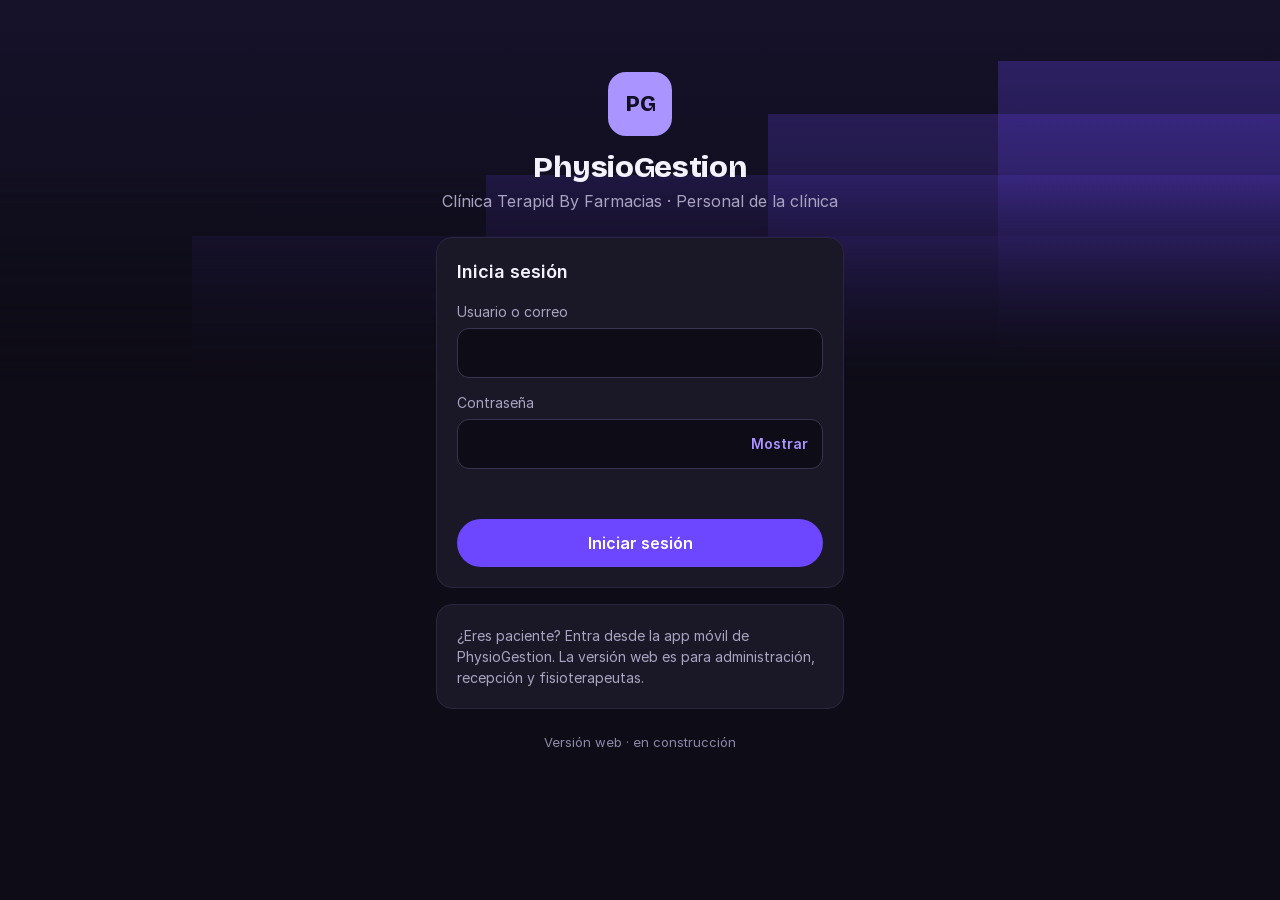
==== backend/src/main/resources/web/panel.html @ 763af078 "Web: login y panel para el personal de la clínica El backend sirve la versión web en /web/ (resource" ====
<!doctype html>
<html lang="es">
<head>
  <meta charset="utf-8">
  <meta name="viewport" content="width=device-width, initial-scale=1">
  <title>PhysioGestion · Panel</title>
  <link rel="stylesheet" href="estilos.css">
</head>
<body>
  <header class="barra">
    <div class="logo chico" aria-hidden="true">PG</div>
    <span class="nombre-app">PhysioGestion</span>
    <span class="espacio"></span>
    <button id="salir" class="boton-borde" type="button">Cerrar sesión</button>
  </header>

  <main class="panel">
    <h1 id="saludo">Hola</h1>
    <span id="rol" class="chip"></span>

    <p id="avisoTemporal" class="aviso-temporal" hidden>
      Tu cuenta tiene una contraseña temporal. Cámbiala desde la app móvil en Perfil → Cambiar contraseña.
    </p>

    <section class="modulos" id="modulos" aria-label="Módulos"></section>
  </main>

  <script src="api.js"></script>
  <script>
    // Módulos que tendrá la versión web según el rol. Por ahora solo se muestran.
    const MODULOS = {
      ADMINISTRADOR: [
        ["Usuarios", "Altas, roles y cuentas activas del personal."],
        ["Invitaciones", "Códigos para que los pacientes creen su cuenta."],
        ["Agenda de la clínica", "Citas del día de todos los fisioterapeutas."],
      ],
      RECEPCIONISTA: [
        ["Agenda de la clínica", "Agendar, reprogramar y cancelar citas."],
        ["Pacientes", "Lista de pacientes y fisioterapeuta asignado."],
        ["Invitaciones", "Códigos para que los pacientes creen su cuenta."],
      ],
      FISIOTERAPEUTA: [
        ["Mi agenda", "Tus citas del día."],
        ["Mis pacientes", "Ficha, rutina y seguimiento de cada paciente."],
        ["Avisos", "Dolor alto, cancelaciones y pacientes nuevos."],
      ],
    };

    const sesion = leerSesion();
    if (!sesion) location.replace("index.html");

    function pintar(usuario, debeCambiarContrasena) {
      document.getElementById("saludo").textContent = "Hola, " + usuario.nombre;
      document.getElementById("rol").textContent = NOMBRES_ROL[usuario.rol] || usuario.rol;
      document.getElementById("avisoTemporal").hidden = !debeCambiarContrasena;

      const contenedor = document.getElementById("modulos");
      contenedor.replaceChildren();
      for (const [titulo, descripcion] of MODULOS[usuario.rol] || []) {
        const tarjeta = document.createElement("article");
        tarjeta.className = "tarjeta modulo";
        const h3 = document.createElement("h3");
        h3.textContent = titulo;
        const p = document.createElement("p");
        p.textContent = descripcion;
        const estado = document.createElement("span");
        estado.className = "estado";
        estado.textContent = "Próximamente";
        tarjeta.append(h3, p, estado);
        contenedor.append(tarjeta);
      }
    }

    if (sesion) {
      pintar(sesion.usuario, sesion.debeCambiarContrasena);

      // Confirma con el servidor que el token sigue vigente y trae los datos actuales.
      llamarApi("/usuarios/yo", { token: sesion.token })
        .then((cuenta) => {
          sesion.usuario = cuenta.usuario;
          sesion.debeCambiarContrasena = cuenta.debeCambiarContrasena;
          guardarSesion(sesion);
          pintar(cuenta.usuario, cuenta.debeCambiarContrasena);
        })
        .catch((e) => {
          if (e.estado === 401) {
            borrarSesion();
            location.replace("index.html?vencida=1");
          }
        });
    }

    document.getElementById("salir").addEventListener("click", async () => {
      const token = sesion && sesion.token;
      borrarSesion();
      if (token) {
        try { await llamarApi("/auth/logout", { metodo: "POST", token }); } catch (_) { /* ya no importa */ }
      }
      location.replace("index.html");
    });
  </script>
</body>
</html>
---- backend/src/main/resources/web/estilos.css ----
/* PhysioGestion web: mismos colores y tipografías que la app (TemaPhysioGestion.kt). */
@font-face { font-family: "Inter"; src: url("fuentes/inter_regular.ttf") format("truetype"); font-weight: 400; font-display: swap; }
@font-face { font-family: "Inter"; src: url("fuentes/inter_semibold.ttf") format("truetype"); font-weight: 600; font-display: swap; }
@font-face { font-family: "Bricolage"; src: url("fuentes/bricolage_extrabold.ttf") format("truetype"); font-weight: 800; font-display: swap; }

:root {
  --fondo: #0E0C17;
  --superficie: #1A1726;
  --superficie-alta: #2A2640;
  --borde: #2A2640;
  --borde-fuerte: #3A3550;
  --violeta: #6C47FF;
  --lila: #AA94FF;
  --tinte-violeta: #281D58;
  --texto: #F4F2FF;
  --texto-secundario: #A9A4C2;
  --texto-tenue: #8E89A8;
  --alerta: #FF8A8F;
  --fondo-alerta: #2A1418;
  --pendiente: #FFCF6B;
  --fondo-pendiente: #3A2A0C;
  --radio: 16px;
}

* { box-sizing: border-box; }

html, body { margin: 0; min-height: 100%; }

body {
  background: var(--fondo);
  color: var(--texto);
  font-family: "Inter", system-ui, -apple-system, "Segoe UI", sans-serif;
  font-size: 16px;
  line-height: 1.5;
}

/* Portada con escalones, como la pantalla de login de la app. */
.portada {
  position: absolute;
  inset: 0 0 auto 0;
  height: 380px;
  overflow: hidden;
  pointer-events: none;
  background: linear-gradient(180deg, #15122A 0%, var(--fondo) 100%);
  -webkit-mask-image: linear-gradient(180deg, #000 45%, transparent 100%);
  mask-image: linear-gradient(180deg, #000 45%, transparent 100%);
}
.portada span {
  position: absolute;
  right: 0;
  height: 100%;
  background: linear-gradient(180deg, rgba(108, 71, 255, 0.28) 0%, rgba(108, 71, 255, 0) 85%);
}
.portada span:nth-child(1) { width: 85%; top: 62%; opacity: 0.35; }
.portada span:nth-child(2) { width: 62%; top: 46%; opacity: 0.55; }
.portada span:nth-child(3) { width: 40%; top: 30%; opacity: 0.8; }
.portada span:nth-child(4) { width: 22%; top: 16%; }

.contenedor {
  position: relative;
  width: 100%;
  max-width: 440px;
  margin: 0 auto;
  padding: 72px 16px 40px;
}

.marca { text-align: center; margin-bottom: 24px; }

.logo {
  display: inline-grid;
  place-items: center;
  width: 64px;
  height: 64px;
  border-radius: 18px;
  background: var(--lila);
  color: #120E24;
  font-family: "Bricolage", "Inter", sans-serif;
  font-weight: 800;
  font-size: 22px;
}
.logo.chico { width: 40px; height: 40px; border-radius: 12px; font-size: 15px; }

h1 {
  margin: 14px 0 0;
  font-family: "Bricolage", "Inter", sans-serif;
  font-weight: 800;
  font-size: 30px;
  line-height: 1.15;
  letter-spacing: -0.01em;
}
.subtitulo { margin: 4px 0 0; color: var(--texto-secundario); }

.tarjeta {
  background: var(--superficie);
  border: 1px solid var(--borde);
  border-radius: var(--radio);
  padding: 20px;
}
.tarjeta + .tarjeta { margin-top: 16px; }

h2 { margin: 0 0 16px; font-size: 18px; font-weight: 600; }

.campo { margin-bottom: 14px; }
.campo label { display: block; margin-bottom: 6px; font-size: 14px; color: var(--texto-secundario); }

.entrada {
  display: flex;
  align-items: center;
  background: var(--fondo);
  border: 1px solid var(--borde-fuerte);
  border-radius: 12px;
}
.entrada:focus-within { border-color: var(--lila); box-shadow: 0 0 0 3px rgba(170, 148, 255, 0.18); }
.entrada input {
  flex: 1;
  min-width: 0;
  padding: 12px 14px;
  border: 0;
  outline: 0;
  background: transparent;
  color: var(--texto);
  font: inherit;
}

.boton-texto {
  border: 0;
  background: transparent;
  color: var(--lila);
  font: inherit;
  font-weight: 600;
  font-size: 14px;
  padding: 12px 14px;
  min-height: 48px;
  cursor: pointer;
}

.boton {
  width: 100%;
  min-height: 48px;
  border: 0;
  border-radius: 999px;
  background: var(--violeta);
  color: #fff;
  font: inherit;
  font-weight: 600;
  cursor: pointer;
  transition: transform 0.12s ease, filter 0.12s ease;
}
.boton:hover { filter: brightness(1.08); }
.boton:active { transform: scale(0.98); }
.boton:disabled { opacity: 0.6; cursor: progress; }
.boton:focus-visible, .boton-texto:focus-visible, .boton-borde:focus-visible { outline: 2px solid var(--lila); outline-offset: 2px; }

.boton-borde {
  min-height: 40px;
  padding: 0 16px;
  border: 1px solid var(--borde-fuerte);
  border-radius: 999px;
  background: transparent;
  color: var(--texto);
  font: inherit;
  font-size: 14px;
  font-weight: 600;
  cursor: pointer;
}
.boton-borde:hover { background: var(--superficie-alta); }

.error {
  min-height: 24px;
  margin: 0 0 12px;
  color: var(--alerta);
  font-size: 14px;
}

.nota { margin: 0; color: var(--texto-secundario); font-size: 14px; }

.pie {
  margin-top: 24px;
  text-align: center;
  color: var(--texto-tenue);
  font-size: 13px;
}

/* Panel */
.barra {
  position: sticky;
  top: 0;
  z-index: 1;
  display: flex;
  align-items: center;
  gap: 12px;
  padding: 12px 16px;
  background: rgba(14, 12, 23, 0.92);
  border-bottom: 1px solid var(--borde);
}
.barra .nombre-app { font-family: "Bricolage", "Inter", sans-serif; font-weight: 800; font-size: 18px; }
.barra .espacio { flex: 1; }

.panel { max-width: 960px; margin: 0 auto; padding: 32px 16px 48px; }
.panel h1 { margin-top: 0; }

.chip {
  display: inline-block;
  margin-top: 8px;
  padding: 4px 12px;
  border-radius: 999px;
  background: var(--tinte-violeta);
  color: var(--lila);
  font-size: 13px;
  font-weight: 600;
}

.aviso-temporal {
  margin-top: 20px;
  padding: 12px 16px;
  border-radius: 12px;
  background: var(--fondo-pendiente);
  color: var(--pendiente);
  font-size: 14px;
}

.modulos {
  display: grid;
  grid-template-columns: repeat(auto-fill, minmax(220px, 1fr));
  gap: 16px;
  margin-top: 28px;
}
.modulos .tarjeta { margin-top: 0; }
.modulo h3 { margin: 0 0 6px; font-size: 16px; font-weight: 600; }
.modulo p { margin: 0 0 12px; color: var(--texto-secundario); font-size: 14px; }
.modulo .estado { color: var(--texto-tenue); font-size: 13px; }

[hidden] { display: none !important; }

@media (max-width: 480px) {
  .contenedor { padding-top: 48px; }
  h1 { font-size: 26px; }
}
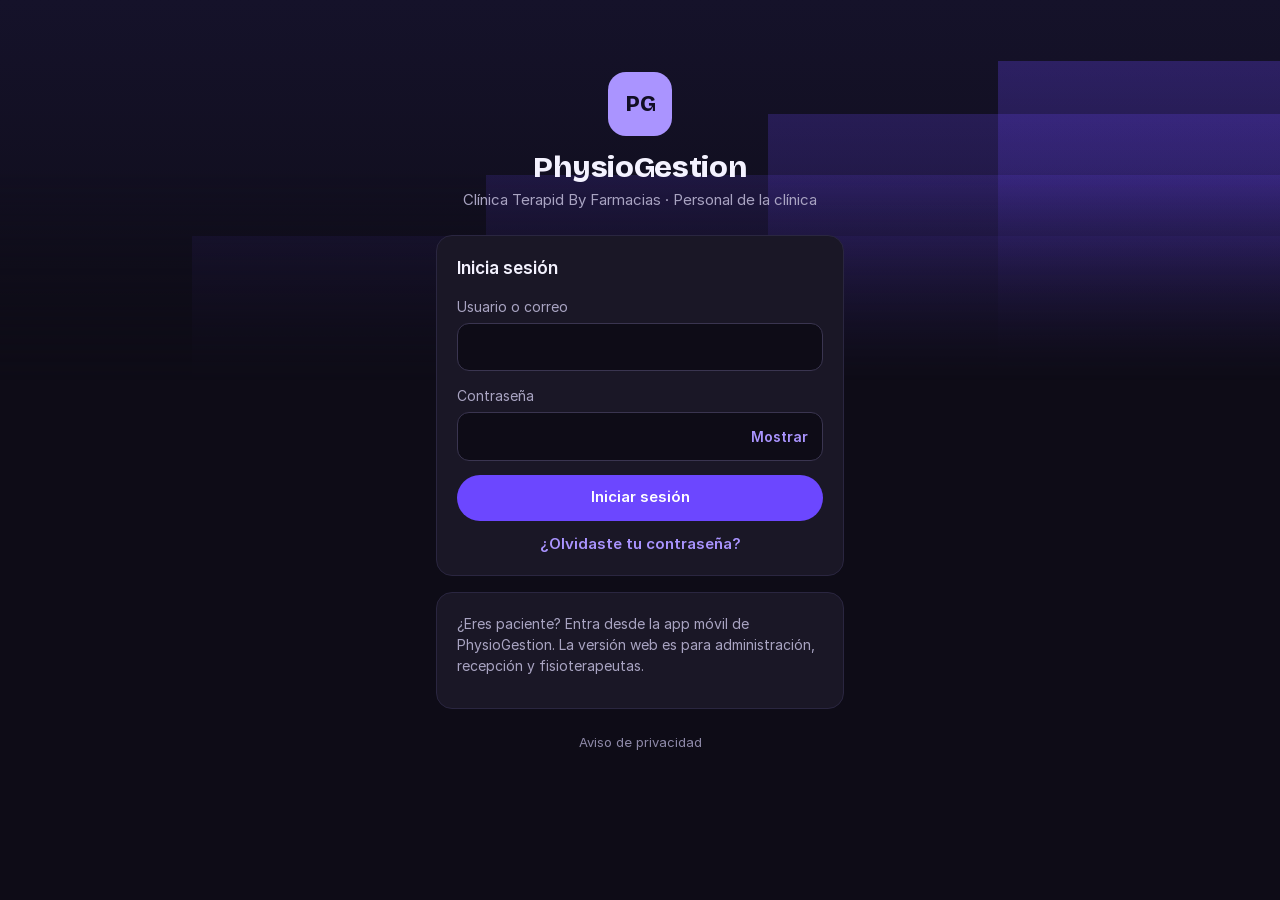
==== commit d39cbd9a: "Web: aplicación completa para el personal de la clínica La versión web (/web/) ahora cubre todo lo q" ====
--- a/backend/src/main/resources/web/panel.html
+++ b/backend/src/main/resources/web/panel.html
@@ -3,101 +3,12 @@
 <head>
   <meta charset="utf-8">
   <meta name="viewport" content="width=device-width, initial-scale=1">
-  <title>PhysioGestion · Panel</title>
+  <title>PhysioGestion</title>
+  <link rel="icon" href="icono.svg" type="image/svg+xml">
   <link rel="stylesheet" href="estilos.css">
+  <script type="module" src="js/app.js"></script>
 </head>
 <body>
-  <header class="barra">
-    <div class="logo chico" aria-hidden="true">PG</div>
-    <span class="nombre-app">PhysioGestion</span>
-    <span class="espacio"></span>
-    <button id="salir" class="boton-borde" type="button">Cerrar sesión</button>
-  </header>
-
-  <main class="panel">
-    <h1 id="saludo">Hola</h1>
-    <span id="rol" class="chip"></span>
-
-    <p id="avisoTemporal" class="aviso-temporal" hidden>
-      Tu cuenta tiene una contraseña temporal. Cámbiala desde la app móvil en Perfil → Cambiar contraseña.
-    </p>
-
-    <section class="modulos" id="modulos" aria-label="Módulos"></section>
-  </main>
-
-  <script src="api.js"></script>
-  <script>
-    // Módulos que tendrá la versión web según el rol. Por ahora solo se muestran.
-    const MODULOS = {
-      ADMINISTRADOR: [
-        ["Usuarios", "Altas, roles y cuentas activas del personal."],
-        ["Invitaciones", "Códigos para que los pacientes creen su cuenta."],
-        ["Agenda de la clínica", "Citas del día de todos los fisioterapeutas."],
-      ],
-      RECEPCIONISTA: [
-        ["Agenda de la clínica", "Agendar, reprogramar y cancelar citas."],
-        ["Pacientes", "Lista de pacientes y fisioterapeuta asignado."],
-        ["Invitaciones", "Códigos para que los pacientes creen su cuenta."],
-      ],
-      FISIOTERAPEUTA: [
-        ["Mi agenda", "Tus citas del día."],
-        ["Mis pacientes", "Ficha, rutina y seguimiento de cada paciente."],
-        ["Avisos", "Dolor alto, cancelaciones y pacientes nuevos."],
-      ],
-    };
-
-    const sesion = leerSesion();
-    if (!sesion) location.replace("index.html");
-
-    function pintar(usuario, debeCambiarContrasena) {
-      document.getElementById("saludo").textContent = "Hola, " + usuario.nombre;
-      document.getElementById("rol").textContent = NOMBRES_ROL[usuario.rol] || usuario.rol;
-      document.getElementById("avisoTemporal").hidden = !debeCambiarContrasena;
-
-      const contenedor = document.getElementById("modulos");
-      contenedor.replaceChildren();
-      for (const [titulo, descripcion] of MODULOS[usuario.rol] || []) {
-        const tarjeta = document.createElement("article");
-        tarjeta.className = "tarjeta modulo";
-        const h3 = document.createElement("h3");
-        h3.textContent = titulo;
-        const p = document.createElement("p");
-        p.textContent = descripcion;
-        const estado = document.createElement("span");
-        estado.className = "estado";
-        estado.textContent = "Próximamente";
-        tarjeta.append(h3, p, estado);
-        contenedor.append(tarjeta);
-      }
-    }
-
-    if (sesion) {
-      pintar(sesion.usuario, sesion.debeCambiarContrasena);
-
-      // Confirma con el servidor que el token sigue vigente y trae los datos actuales.
-      llamarApi("/usuarios/yo", { token: sesion.token })
-        .then((cuenta) => {
-          sesion.usuario = cuenta.usuario;
-          sesion.debeCambiarContrasena = cuenta.debeCambiarContrasena;
-          guardarSesion(sesion);
-          pintar(cuenta.usuario, cuenta.debeCambiarContrasena);
-        })
-        .catch((e) => {
-          if (e.estado === 401) {
-            borrarSesion();
-            location.replace("index.html?vencida=1");
-          }
-        });
-    }
-
-    document.getElementById("salir").addEventListener("click", async () => {
-      const token = sesion && sesion.token;
-      borrarSesion();
-      if (token) {
-        try { await llamarApi("/auth/logout", { metodo: "POST", token }); } catch (_) { /* ya no importa */ }
-      }
-      location.replace("index.html");
-    });
-  </script>
+  <noscript>La versión web de PhysioGestion necesita JavaScript activado.</noscript>
 </body>
 </html>
--- a/backend/src/main/resources/web/estilos.css
+++ b/backend/src/main/resources/web/estilos.css
@@ -19,22 +19,54 @@
   --fondo-alerta: #2A1418;
   --pendiente: #FFCF6B;
   --fondo-pendiente: #3A2A0C;
+  --exito: #6EE7A8;
+  --fondo-exito: #11301F;
   --radio: 16px;
+  color-scheme: dark;
 }
 
 * { box-sizing: border-box; }
-
 html, body { margin: 0; min-height: 100%; }
 
 body {
   background: var(--fondo);
   color: var(--texto);
   font-family: "Inter", system-ui, -apple-system, "Segoe UI", sans-serif;
-  font-size: 16px;
+  font-size: 15px;
   line-height: 1.5;
 }
 
-/* Portada con escalones, como la pantalla de login de la app. */
+h1, h2, h3 { margin: 0; }
+h1 {
+  font-family: "Bricolage", "Inter", sans-serif;
+  font-weight: 800;
+  font-size: 30px;
+  line-height: 1.15;
+  letter-spacing: -0.01em;
+}
+h1:focus { outline: none; }
+h2 { font-size: 17px; font-weight: 600; margin-bottom: 14px; }
+
+a { color: inherit; }
+.enlace { color: var(--lila); text-decoration: none; font-weight: 600; }
+.enlace:hover { text-decoration: underline; }
+.enlace.tenue { color: var(--texto-tenue); font-weight: 400; }
+.fuerte { font-weight: 600; }
+.tenue { color: var(--texto-tenue); }
+.bloque { display: block; }
+.centrado { text-align: center; margin: 12px 0 0; }
+.subtitulo { margin: 4px 0 0; color: var(--texto-secundario); }
+.nota { margin: 0 0 12px; color: var(--texto-secundario); font-size: 14px; }
+.ayuda { margin: 6px 0 0; color: var(--texto-tenue); font-size: 13px; }
+[hidden] { display: none !important; }
+
+:focus-visible { outline: 2px solid var(--lila); outline-offset: 2px; }
+
+.saltar { position: absolute; left: -999px; top: 8px; z-index: 10; background: var(--violeta); color: #fff; padding: 8px 12px; border-radius: 8px; }
+.saltar:focus { left: 8px; }
+
+/* ---------------------------------------------------------------- Páginas públicas */
+
 .portada {
   position: absolute;
   inset: 0 0 auto 0;
@@ -56,19 +88,15 @@
 .portada span:nth-child(3) { width: 40%; top: 30%; opacity: 0.8; }
 .portada span:nth-child(4) { width: 22%; top: 16%; }
 
-.contenedor {
-  position: relative;
-  width: 100%;
-  max-width: 440px;
-  margin: 0 auto;
-  padding: 72px 16px 40px;
-}
-
+.contenedor { position: relative; width: 100%; max-width: 440px; margin: 0 auto; padding: 72px 16px 40px; }
+.contenedor.ancho { max-width: 760px; }
 .marca { text-align: center; margin-bottom: 24px; }
+.marca h1 { margin-top: 14px; }
 
 .logo {
   display: inline-grid;
   place-items: center;
+  flex: none;
   width: 64px;
   height: 64px;
   border-radius: 18px;
@@ -78,17 +106,14 @@
   font-weight: 800;
   font-size: 22px;
 }
-.logo.chico { width: 40px; height: 40px; border-radius: 12px; font-size: 15px; }
-
-h1 {
-  margin: 14px 0 0;
-  font-family: "Bricolage", "Inter", sans-serif;
-  font-weight: 800;
-  font-size: 30px;
-  line-height: 1.15;
-  letter-spacing: -0.01em;
-}
-.subtitulo { margin: 4px 0 0; color: var(--texto-secundario); }
+.logo.chico { width: 36px; height: 36px; border-radius: 11px; font-size: 14px; }
+
+.pie { margin-top: 24px; text-align: center; color: var(--texto-tenue); font-size: 13px; }
+.texto-largo section + section { margin-top: 20px; }
+.texto-largo h2 { margin-bottom: 6px; }
+.texto-largo p { margin: 0; color: var(--texto-secundario); }
+
+/* ---------------------------------------------------------------- Tarjetas y formularios */
 
 .tarjeta {
   background: var(--superficie);
@@ -96,9 +121,7 @@
   border-radius: var(--radio);
   padding: 20px;
 }
-.tarjeta + .tarjeta { margin-top: 16px; }
-
-h2 { margin: 0 0 16px; font-size: 18px; font-weight: 600; }
+.contenedor .tarjeta + .tarjeta { margin-top: 16px; }
 
 .campo { margin-bottom: 14px; }
 .campo label { display: block; margin-bottom: 6px; font-size: 14px; color: var(--texto-secundario); }
@@ -110,7 +133,7 @@
   border: 1px solid var(--borde-fuerte);
   border-radius: 12px;
 }
-.entrada:focus-within { border-color: var(--lila); box-shadow: 0 0 0 3px rgba(170, 148, 255, 0.18); }
+.entrada:focus-within, .control:focus { border-color: var(--lila); box-shadow: 0 0 0 3px rgba(170, 148, 255, 0.18); outline: none; }
 .entrada input {
   flex: 1;
   min-width: 0;
@@ -122,34 +145,46 @@
   font: inherit;
 }
 
-.boton-texto {
-  border: 0;
-  background: transparent;
-  color: var(--lila);
+.control {
+  width: 100%;
+  min-height: 44px;
+  padding: 10px 12px;
+  background: var(--fondo);
+  border: 1px solid var(--borde-fuerte);
+  border-radius: 12px;
+  color: var(--texto);
+  font: inherit;
+}
+textarea.control { resize: vertical; min-height: 80px; }
+select.control { appearance: auto; }
+.control:disabled { opacity: 0.6; }
+.control.numero { width: 84px; min-height: 40px; padding: 8px; }
+
+.boton, .boton-borde, .boton-texto {
+  display: inline-flex;
+  align-items: center;
+  justify-content: center;
+  gap: 6px;
   font: inherit;
   font-weight: 600;
-  font-size: 14px;
-  padding: 12px 14px;
-  min-height: 48px;
   cursor: pointer;
-}
-
+  text-decoration: none;
+  white-space: nowrap;
+  transition: transform 0.12s ease, filter 0.12s ease, background 0.12s ease;
+}
 .boton {
-  width: 100%;
-  min-height: 48px;
+  min-height: 46px;
+  padding: 0 22px;
   border: 0;
   border-radius: 999px;
   background: var(--violeta);
   color: #fff;
-  font: inherit;
-  font-weight: 600;
-  cursor: pointer;
-  transition: transform 0.12s ease, filter 0.12s ease;
-}
+}
+form > .boton, .tarjeta > .boton[type="submit"] { width: 100%; }
 .boton:hover { filter: brightness(1.08); }
-.boton:active { transform: scale(0.98); }
-.boton:disabled { opacity: 0.6; cursor: progress; }
-.boton:focus-visible, .boton-texto:focus-visible, .boton-borde:focus-visible { outline: 2px solid var(--lila); outline-offset: 2px; }
+.boton:active, .boton-borde:active { transform: scale(0.98); }
+.boton:disabled, .boton-borde:disabled { opacity: 0.55; cursor: not-allowed; transform: none; }
+.boton.peligro { background: #C2414A; }
 
 .boton-borde {
   min-height: 40px;
@@ -158,60 +193,243 @@
   border-radius: 999px;
   background: transparent;
   color: var(--texto);
+  font-size: 14px;
+}
+.boton-borde:hover { background: var(--superficie-alta); }
+.boton-borde.peligro { color: var(--alerta); border-color: #5A2A30; }
+.boton-borde.peligro:hover { background: var(--fondo-alerta); }
+.chico { min-height: 34px; padding: 0 12px; font-size: 13px; }
+
+.boton-texto {
+  border: 0;
+  background: transparent;
+  color: var(--lila);
+  font-size: 14px;
+  padding: 12px 14px;
+  min-height: 44px;
+}
+.boton-texto.chico { padding: 4px 0; min-height: 30px; }
+.enlace-boton { width: auto; }
+
+.error { min-height: 22px; margin: 0 0 12px; color: var(--alerta); font-size: 14px; }
+.error:empty { min-height: 0; margin: 0; }
+.error.exito { color: var(--exito); }
+
+.casilla { display: inline-flex; align-items: center; gap: 8px; color: var(--texto-secundario); font-size: 14px; cursor: pointer; }
+.casilla input { width: 18px; height: 18px; accent-color: var(--violeta); }
+
+/* ---------------------------------------------------------------- Aplicación */
+
+.aplicacion { display: grid; grid-template-columns: 240px 1fr; min-height: 100vh; }
+
+.lateral {
+  position: sticky;
+  top: 0;
+  height: 100vh;
+  display: flex;
+  flex-direction: column;
+  gap: 20px;
+  padding: 20px 14px;
+  border-right: 1px solid var(--borde);
+  background: #120F1F;
+}
+.lateral-marca { display: flex; align-items: center; gap: 10px; padding: 0 6px; }
+.nombre-app { font-family: "Bricolage", "Inter", sans-serif; font-weight: 800; font-size: 18px; }
+
+.menu { display: flex; flex-direction: column; gap: 4px; }
+.menu a {
+  display: flex;
+  align-items: center;
+  justify-content: space-between;
+  gap: 8px;
+  min-height: 42px;
+  padding: 0 12px;
+  border-radius: 12px;
+  color: var(--texto-secundario);
+  text-decoration: none;
+  font-weight: 600;
+}
+.menu a:hover { background: var(--superficie); color: var(--texto); }
+.menu a[aria-current="page"] { background: var(--tinte-violeta); color: var(--texto); }
+.contador {
+  min-width: 22px;
+  padding: 1px 7px;
+  border-radius: 999px;
+  background: var(--violeta);
+  color: #fff;
+  font-size: 12px;
+  text-align: center;
+}
+
+.lateral-pie { margin-top: auto; display: flex; flex-direction: column; gap: 10px; padding: 0 6px; }
+.lateral-usuario { display: flex; flex-direction: column; }
+.lateral-nombre { font-weight: 600; }
+.lateral-rol { color: var(--texto-tenue); font-size: 13px; }
+
+.vista { min-width: 0; max-width: 1180px; padding: 28px 32px 56px; }
+.vista:focus { outline: none; }
+.vista > * + * { margin-top: 20px; }
+
+.encabezado { display: flex; flex-wrap: wrap; align-items: flex-end; justify-content: space-between; gap: 16px; }
+.encabezado .acciones { display: flex; flex-wrap: wrap; gap: 8px; }
+
+.estado-vista { display: flex; align-items: center; gap: 10px; color: var(--texto-secundario); padding: 40px 0; }
+.girando { width: 18px; height: 18px; border-radius: 50%; border: 2px solid var(--borde-fuerte); border-top-color: var(--lila); animation: girar 0.8s linear infinite; }
+@keyframes girar { to { transform: rotate(360deg); } }
+
+.vacio { text-align: center; padding: 28px 16px; color: var(--texto-secundario); }
+.vacio p { margin: 0; }
+.vacio .vacio-titulo { color: var(--texto); font-weight: 600; margin-bottom: 4px; }
+.vacio .boton-borde { margin-top: 14px; }
+.error-vista .vacio-titulo { color: var(--alerta); }
+
+.indicadores { display: grid; grid-template-columns: repeat(auto-fit, minmax(170px, 1fr)); gap: 12px; }
+.indicadores.compactos { grid-template-columns: repeat(auto-fit, minmax(120px, 1fr)); }
+.indicador { display: flex; flex-direction: column; gap: 2px; padding: 16px; }
+.indicador-valor { font-family: "Bricolage", "Inter", sans-serif; font-weight: 800; font-size: 26px; line-height: 1.2; }
+.indicadores.compactos .indicador { padding: 12px 14px; }
+.indicadores.compactos .indicador-valor { font-size: 20px; }
+.indicador-etiqueta { color: var(--texto-secundario); font-size: 13px; }
+.indicador.con-texto .indicador-valor { font-family: "Inter", sans-serif; font-weight: 600; font-size: 16px; line-height: 1.35; }
+.tono-alerta { border-color: #5A2A30; }
+.tono-alerta .indicador-valor { color: var(--alerta); }
+.tono-pendiente .indicador-valor { color: var(--pendiente); }
+.tono-violeta .indicador-valor { color: var(--lila); }
+
+.dos-columnas { display: grid; grid-template-columns: repeat(auto-fit, minmax(320px, 1fr)); gap: 16px; align-items: start; }
+.seccion-titulo { display: flex; align-items: baseline; justify-content: space-between; gap: 12px; margin-bottom: 14px; }
+.seccion-titulo h2 { margin: 0; }
+
+.lista { list-style: none; margin: 0; padding: 0; }
+.lista li + li { border-top: 1px solid var(--borde); }
+.fila { display: flex; align-items: center; gap: 14px; padding: 10px 0; }
+.enlace-fila { text-decoration: none; border-radius: 10px; }
+.enlace-fila:hover strong { text-decoration: underline; }
+.crece { flex: 1; min-width: 0; }
+.hora { font-weight: 600; min-width: 96px; font-variant-numeric: tabular-nums; }
+
+.barra-herramientas { display: flex; flex-wrap: wrap; align-items: center; gap: 12px; }
+.barra-herramientas > input[type="search"] { max-width: 340px; }
+.barra-herramientas > select.control { width: auto; min-width: 220px; }
+.navegacion-dias { display: flex; flex-wrap: wrap; align-items: center; gap: 8px; }
+.navegacion-dias .control { width: auto; }
+.titulo-dia { margin: 0; font-size: 20px; }
+.titulo-dia::first-letter { text-transform: uppercase; }
+
+.filtros { display: flex; flex-wrap: wrap; gap: 6px; }
+.filtro {
+  min-height: 36px;
+  padding: 0 14px;
+  border: 1px solid var(--borde-fuerte);
+  border-radius: 999px;
+  background: transparent;
+  color: var(--texto-secundario);
   font: inherit;
-  font-size: 14px;
+  font-size: 13px;
   font-weight: 600;
   cursor: pointer;
 }
-.boton-borde:hover { background: var(--superficie-alta); }
-
-.error {
-  min-height: 24px;
-  margin: 0 0 12px;
-  color: var(--alerta);
-  font-size: 14px;
-}
-
-.nota { margin: 0; color: var(--texto-secundario); font-size: 14px; }
-
-.pie {
-  margin-top: 24px;
-  text-align: center;
+.filtro[aria-pressed="true"] { background: var(--tinte-violeta); border-color: var(--violeta); color: var(--texto); }
+
+/* Chips de estado */
+.chip {
+  display: inline-flex;
+  align-items: center;
+  gap: 6px;
+  padding: 3px 10px;
+  border-radius: 999px;
+  background: var(--superficie-alta);
+  color: var(--texto-secundario);
+  font-size: 12px;
+  font-weight: 600;
+  white-space: nowrap;
+}
+.chip .punto { width: 7px; height: 7px; border-radius: 50%; background: currentColor; }
+.chip-confirmada { background: var(--tinte-violeta); color: var(--lila); }
+.chip-pendiente { background: var(--fondo-pendiente); color: var(--pendiente); }
+.chip-exito { background: var(--fondo-exito); color: var(--exito); }
+.chip-alerta { background: var(--fondo-alerta); color: var(--alerta); }
+.chip-apagado { background: #1F1C2B; color: var(--texto-tenue); }
+
+/* Tablas: en pantallas chicas cada fila se vuelve tarjeta */
+.tabla-scroll { overflow-x: auto; }
+.tabla { width: 100%; border-collapse: collapse; }
+.tabla th {
+  text-align: left;
+  padding: 10px 12px;
   color: var(--texto-tenue);
-  font-size: 13px;
-}
-
-/* Panel */
-.barra {
-  position: sticky;
-  top: 0;
-  z-index: 1;
-  display: flex;
-  align-items: center;
-  gap: 12px;
-  padding: 12px 16px;
-  background: rgba(14, 12, 23, 0.92);
+  font-size: 12px;
+  font-weight: 600;
+  text-transform: uppercase;
+  letter-spacing: 0.04em;
   border-bottom: 1px solid var(--borde);
 }
-.barra .nombre-app { font-family: "Bricolage", "Inter", sans-serif; font-weight: 800; font-size: 18px; }
-.barra .espacio { flex: 1; }
-
-.panel { max-width: 960px; margin: 0 auto; padding: 32px 16px 48px; }
-.panel h1 { margin-top: 0; }
-
-.chip {
-  display: inline-block;
-  margin-top: 8px;
-  padding: 4px 12px;
-  border-radius: 999px;
-  background: var(--tinte-violeta);
-  color: var(--lila);
-  font-size: 13px;
-  font-weight: 600;
-}
+.tabla td { padding: 12px; border-bottom: 1px solid var(--borde); vertical-align: top; }
+.tabla tbody tr:last-child td { border-bottom: 0; }
+.tabla tr.inactiva td { opacity: 0.55; }
+.vista > .tabla-scroll, .vista > div > .tabla-scroll { background: var(--superficie); border: 1px solid var(--borde); border-radius: var(--radio); }
+.acciones-fila { display: flex; flex-wrap: wrap; gap: 6px; justify-content: flex-end; }
+
+.barra-cumplimiento { display: inline-flex; align-items: center; gap: 8px; font-variant-numeric: tabular-nums; }
+.barra-fondo { width: 64px; height: 6px; border-radius: 3px; background: var(--superficie-alta); overflow: hidden; }
+.barra-relleno { display: block; height: 100%; background: var(--exito); }
+.barra-relleno.bajo { background: var(--pendiente); }
+
+code, .codigo { font-family: ui-monospace, "Cascadia Code", Consolas, monospace; }
+.codigo { padding: 2px 8px; border-radius: 8px; background: var(--fondo); border: 1px solid var(--borde-fuerte); margin-right: 6px; }
+.codigo-grande { display: flex; flex-wrap: wrap; align-items: center; gap: 12px; margin: 8px 0 16px; }
+.codigo-grande code { font-size: 26px; letter-spacing: 0.08em; padding: 10px 16px; border-radius: 12px; background: var(--fondo); border: 1px solid var(--borde-fuerte); }
+.pasos { margin: 0 0 8px; padding-left: 20px; color: var(--texto-secundario); font-size: 14px; }
+
+.datos { display: grid; grid-template-columns: repeat(auto-fit, minmax(180px, 1fr)); gap: 12px 20px; margin: 0 0 16px; }
+.datos dt { color: var(--texto-tenue); font-size: 13px; }
+.datos dd { margin: 2px 0 0; }
+
+/* Agenda */
+.lista-citas { display: flex; flex-direction: column; gap: 10px; }
+.cita { display: grid; grid-template-columns: 90px 1fr auto; grid-template-areas: "hora datos estado" "hora acciones acciones"; gap: 6px 16px; align-items: start; padding: 16px 18px; }
+.cita.cerrada { opacity: 0.7; }
+.cita-hora { grid-area: hora; display: flex; flex-direction: column; font-variant-numeric: tabular-nums; }
+.cita-hora strong { font-size: 18px; }
+.cita-datos { grid-area: datos; min-width: 0; }
+.cita-estado { grid-area: estado; }
+.cita-acciones { grid-area: acciones; display: flex; flex-wrap: wrap; gap: 6px; margin-top: 6px; }
+.nota-cita { margin-top: 4px; color: var(--texto-secundario); font-size: 13px; font-style: italic; }
+
+/* Avisos */
+.lista-avisos { list-style: none; margin: 0; padding: 0; display: flex; flex-direction: column; gap: 10px; }
+.aviso { padding: 16px 18px; }
+.aviso.sin-leer { border-color: var(--violeta); }
+.aviso-cabeza { display: flex; align-items: center; gap: 10px; font-size: 13px; }
+.punto-nuevo { width: 8px; height: 8px; border-radius: 50%; background: var(--violeta); margin-left: auto; }
+.aviso-titulo { margin: 10px 0 4px; font-size: 16px; }
+.aviso-mensaje { margin: 0; color: var(--texto-secundario); }
+.aviso-acciones { display: flex; flex-wrap: wrap; gap: 10px; align-items: center; margin-top: 10px; }
+
+/* Ficha: gráfica */
+.figura { margin: 0 0 16px; }
+.grafica { width: 100%; height: auto; display: block; }
+.grafica-guia { stroke: var(--borde); stroke-width: 1; }
+.grafica-texto { fill: var(--texto-tenue); font-size: 11px; font-family: "Inter", sans-serif; }
+.grafica-umbral { stroke: var(--alerta); stroke-width: 1.25; stroke-dasharray: 5 5; }
+.grafica-umbral-texto { fill: var(--alerta); }
+.grafica-linea { fill: none; stroke: var(--lila); stroke-width: 2; stroke-linejoin: round; }
+.grafica-punto { fill: var(--superficie); stroke: var(--lila); stroke-width: 2; }
+.grafica-punto.alto { stroke: var(--alerta); fill: var(--alerta); }
+.figura figcaption { margin-top: 6px; font-size: 12px; }
+
+/* Editor de rutina */
+.editor-rutina { display: flex; flex-direction: column; gap: 16px; }
+.fila-deslizador { display: flex; align-items: center; gap: 14px; max-width: 420px; }
+.deslizador { flex: 1; accent-color: var(--violeta); }
+.valor-deslizador { min-width: 28px; font-family: "Bricolage", "Inter", sans-serif; font-weight: 800; font-size: 22px; }
+.agregar-ejercicio { display: flex; flex-wrap: wrap; gap: 10px; margin-top: 14px; }
+.agregar-ejercicio .control { flex: 1; min-width: 220px; }
+.acciones-formulario { display: flex; justify-content: flex-end; gap: 10px; }
+.formulario-angosto { max-width: 480px; }
 
 .aviso-temporal {
-  margin-top: 20px;
+  margin: 0;
   padding: 12px 16px;
   border-radius: 12px;
   background: var(--fondo-pendiente);
@@ -219,20 +437,80 @@
   font-size: 14px;
 }
 
-.modulos {
-  display: grid;
-  grid-template-columns: repeat(auto-fill, minmax(220px, 1fr));
-  gap: 16px;
-  margin-top: 28px;
-}
-.modulos .tarjeta { margin-top: 0; }
-.modulo h3 { margin: 0 0 6px; font-size: 16px; font-weight: 600; }
-.modulo p { margin: 0 0 12px; color: var(--texto-secundario); font-size: 14px; }
-.modulo .estado { color: var(--texto-tenue); font-size: 13px; }
-
-[hidden] { display: none !important; }
-
-@media (max-width: 480px) {
+.rejilla-2 { display: grid; grid-template-columns: 1fr 1fr; gap: 0 14px; }
+
+/* Modales */
+.modal {
+  width: min(480px, calc(100vw - 32px));
+  max-height: calc(100vh - 32px);
+  padding: 0;
+  border: 1px solid var(--borde-fuerte);
+  border-radius: 20px;
+  background: var(--superficie);
+  color: var(--texto);
+}
+.modal.ancho { width: min(620px, calc(100vw - 32px)); }
+.modal::backdrop { background: rgba(6, 5, 12, 0.7); }
+.modal-cuerpo { padding: 22px; }
+.modal-cuerpo h2 { font-size: 19px; }
+.modal-cuerpo > .ayuda { margin: -6px 0 14px; }
+.modal-acciones { display: flex; justify-content: flex-end; flex-wrap: wrap; gap: 10px; margin-top: 18px; }
+.modal-acciones .boton { width: auto; }
+
+/* Avisos breves */
+.zona-avisos { position: fixed; right: 16px; bottom: 16px; z-index: 20; display: flex; flex-direction: column; gap: 8px; max-width: calc(100vw - 32px); }
+.toast {
+  padding: 12px 16px;
+  border-radius: 12px;
+  background: var(--superficie-alta);
+  border: 1px solid var(--borde-fuerte);
+  box-shadow: 0 8px 24px rgba(0, 0, 0, 0.35);
+  animation: entrar 0.18s ease-out;
+  transition: opacity 0.3s ease;
+}
+.toast.exito { border-color: #2C6B49; }
+.toast.error { border-color: #7A2E36; color: var(--alerta); }
+.toast.saliendo { opacity: 0; }
+@keyframes entrar { from { transform: translateY(8px); opacity: 0; } }
+
+@media (prefers-reduced-motion: reduce) {
+  *, *::before, *::after { animation: none !important; transition: none !important; }
+}
+
+/* ---------------------------------------------------------------- Pantallas chicas */
+@media (max-width: 900px) {
+  .aplicacion { grid-template-columns: 1fr; }
+  .lateral {
+    position: sticky;
+    z-index: 5;
+    height: auto;
+    flex-direction: row;
+    flex-wrap: wrap;
+    align-items: center;
+    gap: 10px;
+    padding: 10px 16px;
+    border-right: 0;
+    border-bottom: 1px solid var(--borde);
+  }
+  .menu { order: 3; flex-direction: row; width: 100%; overflow-x: auto; }
+  .menu a { white-space: nowrap; min-height: 38px; }
+  .lateral-pie { margin: 0 0 0 auto; flex-direction: row; align-items: center; padding: 0; }
+  .lateral-usuario { display: none; }
+  .vista { padding: 20px 16px 48px; }
+  h1 { font-size: 26px; }
+}
+
+@media (max-width: 640px) {
   .contenedor { padding-top: 48px; }
-  h1 { font-size: 26px; }
-}
+  .rejilla-2 { grid-template-columns: 1fr; }
+  .cita { grid-template-columns: 1fr auto; grid-template-areas: "hora estado" "datos datos" "acciones acciones"; }
+  .cita-hora { flex-direction: row; gap: 8px; align-items: baseline; }
+
+  .tabla thead { display: none; }
+  .tabla, .tabla tbody, .tabla tr, .tabla td { display: block; width: 100%; }
+  .tabla tr { padding: 12px 14px; border-bottom: 1px solid var(--borde); }
+  .tabla tbody tr:last-child { border-bottom: 0; }
+  .tabla td { border: 0; padding: 4px 0; }
+  .tabla td[data-etiqueta]::before { content: attr(data-etiqueta); display: block; color: var(--texto-tenue); font-size: 12px; }
+  .acciones-fila { justify-content: flex-start; padding-top: 8px; }
+}
